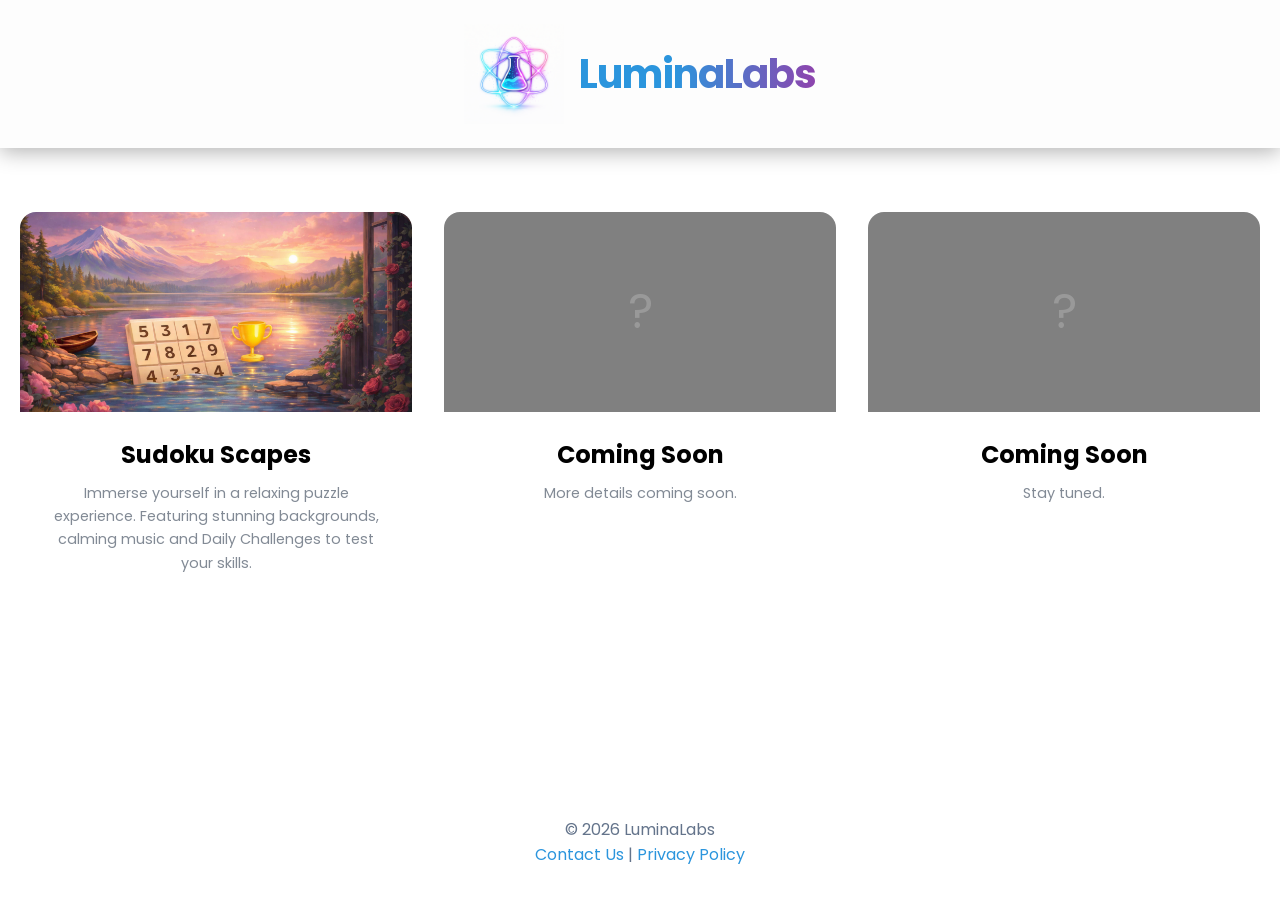
==== index.html @ 0a2dc7f9 "Add files via upload" ====
<!DOCTYPE html>
<html lang="pl">
  <head>
    <meta charset="UTF-8" />
    <meta name="viewport" content="width=device-width, initial-scale=1.0" />
    <title>LuminaLabs - Mobile Games</title>
    <link rel="stylesheet" href="style.css" />
    <link
      href="https://fonts.googleapis.com/css2?family=Poppins:wght@400;600;800&display=swap"
      rel="stylesheet"
    />
  </head>
  <body>
    <header>
      <div class="header-content">
        <img src="logo-icon.png" alt="Logo Icon" class="company-icon" />

        <h1 class="brand-name">Lumina<span class="labs-text">Labs</span></h1>
      </div>
    </header>

    <main>
      <div class="games-grid">
        <div class="game-card">
          <div class="image-wrapper">
            <img
              src="sudoku-cover.png"
              alt="Sudoku Scapes"
              class="game-image"
            />

            <div class="overlay">
              <a
                href="https://play.google.com/store/apps/details?id=com.sudokuglow"
                target="_blank"
                class="play-button"
              >
                <img
                  src="https://upload.wikimedia.org/wikipedia/commons/7/78/Google_Play_Store_badge_EN.svg"
                  alt="Get it on Google Play"
                />
              </a>
            </div>
          </div>
          <div class="game-info">
            <h2>Sudoku Scapes</h2>
            <p>
              Immerse yourself in a relaxing puzzle experience. Featuring
              stunning backgrounds, calming music and Daily Challenges to test
              your skills.
            </p>
          </div>
        </div>

        <div class="game-card coming-soon">
          <div class="image-wrapper">
            <div class="placeholder-image">
              <span>?</span>
            </div>
            <div class="overlay">
              <span class="soon-text">Coming Soon</span>
            </div>
          </div>
          <div class="game-info">
            <h2>Coming Soon</h2>
            <p>More details coming soon.</p>
          </div>
        </div>

        <div class="game-card coming-soon">
          <div class="image-wrapper">
            <div class="placeholder-image">
              <span>?</span>
            </div>
            <div class="overlay">
              <span class="soon-text">Coming Soon</span>
            </div>
          </div>
          <div class="game-info">
            <h2>Coming Soon</h2>
            <p>Stay tuned.</p>
          </div>
        </div>
      </div>
    </main>

    <footer>
      <p>&copy; 2026 LuminaLabs</p>
      <div class="social-links">
        <a href="#">Contact Us</a> | <a href="#">Privacy Policy</a>
      </div>
    </footer>
  </body>
</html>
---- style.css ----
/* RESET I BAZA */
* {
  margin: 0;
  padding: 0;
  box-sizing: border-box;
}

body {
  font-family: "Poppins", sans-serif;
  background-color: white; /* Ciemne tło, nowoczesne */
  color: #ffffff;
  line-height: 1.6;
  display: flex;
  flex-direction: column;
  min-height: 100vh;
}

/* HEADER */
header {
  background-color: rgba(253, 253, 253);
  padding: 1.5rem 0;
  box-shadow: 0 4px 20px rgba(0, 0, 0, 0.3);
  position: sticky;
  top: 0;
  z-index: 100;
}

.header-content {
  max-width: 1200px;
  margin: 0 auto;
  display: flex;
  justify-content: center; /* Wyśrodkowanie całości */
  align-items: center;
  position: relative;
  padding: 0 20px;
}

/* Ikonka po lewej stronie napisu */
.company-icon {
  height: 100px; /* Dopasuj rozmiar */
  width: auto;
  margin-right: 15px; /* Odstęp od napisu */
}

/* STYLIZACJA NAPISU LUMINALABS (ZGODNIE ZE ZDJĘCIEM 4) */
.brand-name {
  font-size: 2.5rem;
  font-weight: 650; /* Bardzo gruby font */
  letter-spacing: -1px;
}

/* "Lumina" - Gradient Niebieski/Morski */
.brand-name {
  background: linear-gradient(90deg, #2b95dd 0%, #2b95dd 40%, #8e44ad 100%);
  -webkit-background-clip: text;
  -webkit-text-fill-color: transparent;
  display: inline-block;
}

/* "Labs" - Część fioletowa (robimy to jednym gradientem wyżej, ale można rozdzielić) */
/* Efekt gradientu przechodzi płynnie przez całe słowo LuminaLabs */

/* SIATKA GIER */
main {
  flex: 1;
  max-width: 1600px;
  margin: 4rem auto;
  padding: 0 20px;
  width: 100%;
}

.games-grid {
  display: grid;
  grid-template-columns: repeat(auto-fit, minmax(300px, 1fr));
  gap: 2rem;
}

/* KARTA GRY */
.game-card {
  background-color: white;
  border-radius: 16px;
  overflow: hidden;
}

/* KONTENER ZDJĘCIA I EFEKT PRZYCIEMNIENIA */
.image-wrapper {
  position: relative;
  width: 100%;
  height: 200px; /* Stała wysokość zdjęcia */
  overflow: hidden;
}

.game-image {
  width: 100%;
  height: 100%;
  object-fit: cover; /* Zdjęcie wypełni obszar bez zniekształceń */
  transition: filter 0.3s ease;
}

/* PLACEHOLDER DLA COMING SOON */
.placeholder-image {
  width: 100%;
  height: 100%;
  background: gray;
  display: flex;
  justify-content: center;
  align-items: center;
  font-size: 3rem;
  color: rgba(255, 255, 255, 0.2);
}

/* OVERLAY (NAKŁADKA) */
.overlay {
  position: absolute;
  top: 0;
  left: 0;
  width: 100%;
  height: 100%;
  background-color: rgba(15, 23, 42, 0.85); /* Ciemne przyciemnienie */
  display: flex;
  justify-content: center;
  align-items: center;
  opacity: 0; /* Domyślnie niewidoczne */
  transition: opacity 0.3s ease;
}

/* EFEKT HOVER - POKAŻ NAKŁADKĘ */
.image-wrapper:hover .overlay {
  opacity: 1;
}

/* PRZYCISK GOOGLE PLAY */
.play-button img {
  height: 60px; /* Rozmiar odznaki */
  transition: transform 0.2s;
}

.play-button:hover img {
  transform: scale(1.05);
}

.soon-text {
  font-size: 1.2rem;
  font-weight: 600;
  color: #cbd5e1;
  letter-spacing: 1px;
  text-transform: uppercase;
  border: 2px solid #cbd5e1;
  padding: 10px 20px;
  border-radius: 8px;
}

/* INFORMACJE O GRZE */
.game-info {
  padding: 1.5rem;
  text-align: center;
}

.game-info h2 {
  margin-bottom: 0.5rem;
  color: black;
  font-size: 1.5rem;
}

.game-info p {
  color: #828a95;
  font-size: 0.9rem;
}

/* FOOTER */
footer {
  background-color: white;
  padding: 2rem 0;
  text-align: center;
  color: #64748b;
  margin-top: auto;
}

footer a {
  color: #2b95dd;
  text-decoration: none;
  transition: color 0.2s;
}

footer a:hover {
  color: #8e44ad;
}

/* RESPANSYWNOŚĆ */
@media (max-width: 600px) {
  .brand-name {
    font-size: 1.8rem;
  }
  .header-content {
    flex-direction: row; /* Zostawiamy w rzędzie */
  }
  .company-icon {
    height: 40px;
  }
}
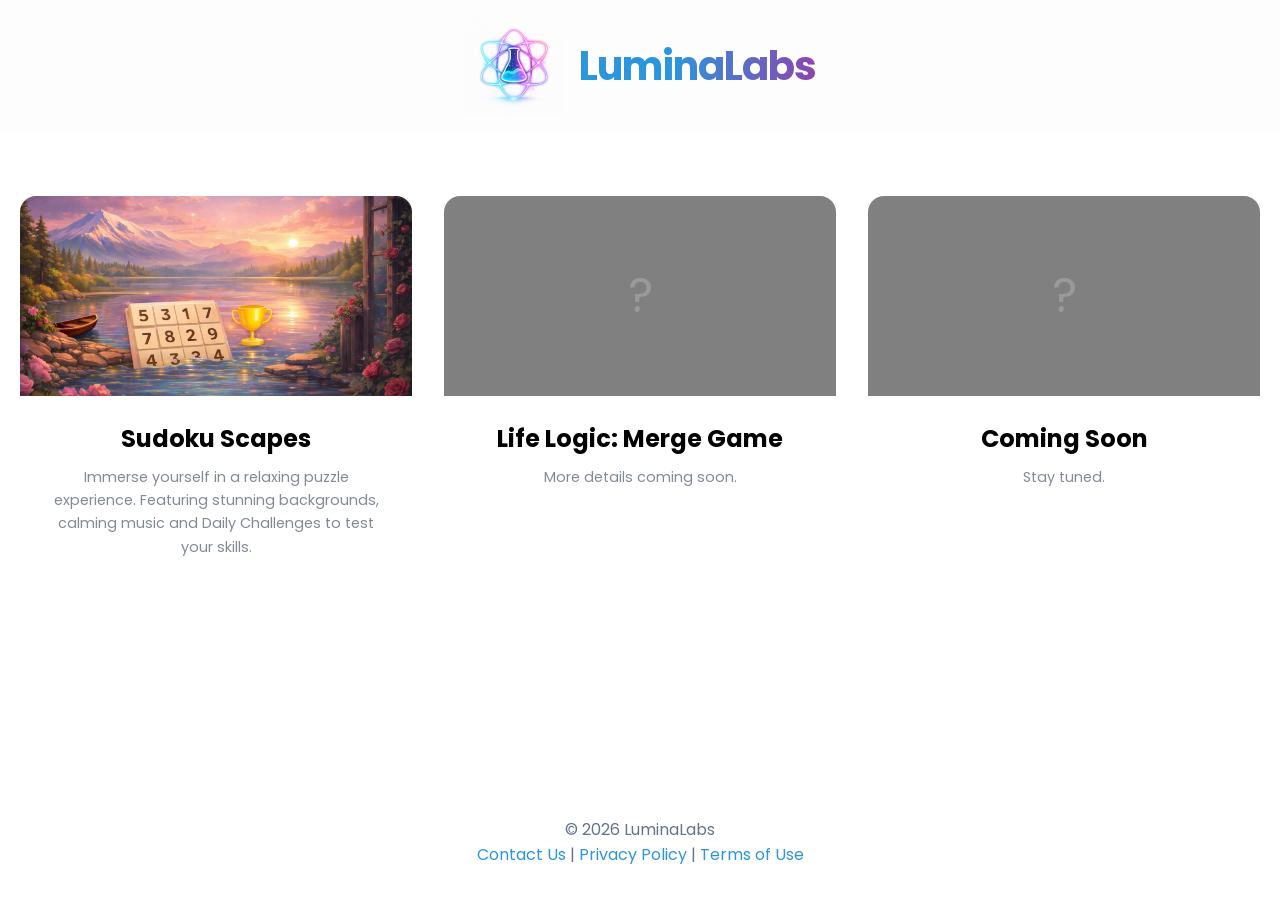
==== commit a4e0532b: "Add files via upload Privacy and Terms of use" ====
--- a/index.html
+++ b/index.html
@@ -1,4 +1,4 @@
-<!DOCTYPE html>
+<!doctype html>
 <html lang="pl">
   <head>
     <meta charset="UTF-8" />
@@ -15,7 +15,11 @@
       <div class="header-content">
         <img src="logo-icon.png" alt="Logo Icon" class="company-icon" />
 
-        <h1 class="brand-name">Lumina<span class="labs-text">Labs</span></h1>
+        <a href="index.html">
+          <h1 class="brand-name">
+            Lumina<span class="labs-text">Labs</span>
+          </h1></a
+        >
       </div>
     </header>
 
@@ -62,7 +66,7 @@
             </div>
           </div>
           <div class="game-info">
-            <h2>Coming Soon</h2>
+            <h2>Life Logic: Merge Game</h2>
             <p>More details coming soon.</p>
           </div>
         </div>
@@ -87,7 +91,9 @@
     <footer>
       <p>&copy; 2026 LuminaLabs</p>
       <div class="social-links">
-        <a href="#">Contact Us</a> | <a href="#">Privacy Policy</a>
+        <a href="contact.html">Contact Us</a> |
+        <a href="privacy.html">Privacy Policy</a> |
+        <a href="terms.html">Terms of Use</a>
       </div>
     </footer>
   </body>
--- a/style.css
+++ b/style.css
@@ -8,7 +8,7 @@
 body {
   font-family: "Poppins", sans-serif;
   background-color: white; /* Ciemne tło, nowoczesne */
-  color: #ffffff;
+  color: black;
   line-height: 1.6;
   display: flex;
   flex-direction: column;
@@ -18,8 +18,7 @@
 /* HEADER */
 header {
   background-color: rgba(253, 253, 253);
-  padding: 1.5rem 0;
-  box-shadow: 0 4px 20px rgba(0, 0, 0, 0.3);
+  padding: 1rem 0;
   position: sticky;
   top: 0;
   z-index: 100;
@@ -47,10 +46,7 @@
   font-size: 2.5rem;
   font-weight: 650; /* Bardzo gruby font */
   letter-spacing: -1px;
-}
-
-/* "Lumina" - Gradient Niebieski/Morski */
-.brand-name {
+  text-decoration: none;
   background: linear-gradient(90deg, #2b95dd 0%, #2b95dd 40%, #8e44ad 100%);
   -webkit-background-clip: text;
   -webkit-text-fill-color: transparent;
@@ -198,3 +194,112 @@
     height: 40px;
   }
 }
+
+/* Contact Form Styles */
+.form-group {
+  margin-bottom: 20px;
+}
+
+.form-label {
+  display: block;
+  margin-bottom: 8px;
+  font-weight: bold;
+}
+
+.form-input,
+.form-textarea {
+  width: 100%;
+  padding: 12px;
+  border: 1px solid #ddd;
+  border-radius: 6px;
+  box-sizing: border-box; /* Important for padding */
+}
+
+.form-textarea {
+  resize: vertical;
+  height: 120px;
+}
+
+.btn-submit {
+  background: linear-gradient(to right, #2196f3, #9c27b0);
+  color: white;
+  padding: 12px 30px;
+  border: none;
+  border-radius: 30px;
+  font-size: 1rem;
+  font-weight: bold;
+  cursor: pointer;
+  display: block;
+  width: 100%;
+  transition: opacity 0.3s ease;
+}
+
+.btn-submit:hover {
+  opacity: 0.9;
+}
+
+.container {
+  max-width: 1200px;
+  margin: 0 auto;
+  padding: 40px 20px;
+}
+
+/* Privacy Policy Styles */
+.privacy-content h1 {
+  font-size: 2.5rem;
+  margin-bottom: 10px;
+  color: #333; /* lub Twój kolor tekstu */
+}
+
+.privacy-content h2 {
+  font-size: 1.5rem;
+  margin-top: 30px;
+  margin-bottom: 15px;
+  color: #333;
+}
+
+.privacy-content p,
+.privacy-content li {
+  line-height: 1.6;
+  color: #555;
+  margin-bottom: 15px;
+}
+
+.privacy-content ul {
+  padding-left: 20px;
+  margin-bottom: 20px;
+}
+/* --- NOWE STYLE DLA STRONY KONTAKT (EMAIL) --- */
+
+.contact-wrapper {
+  text-align: center;
+  padding: 40px 20px;
+}
+
+.contact-text {
+  color: #828a95;
+  font-size: 1.1rem;
+  margin-bottom: 2rem;
+  line-height: 1.8;
+}
+
+.email-button {
+  display: inline-block;
+  background: linear-gradient(90deg, #2b95dd 0%, #8e44ad 100%);
+  color: white;
+  padding: 15px 40px;
+  border-radius: 50px;
+  text-decoration: none;
+  font-weight: 600;
+  font-size: 1.2rem;
+  box-shadow: 0 4px 15px rgba(43, 149, 221, 0.3);
+  transition:
+    transform 0.2s ease,
+    box-shadow 0.2s ease;
+}
+
+.email-button:hover {
+  transform: translateY(-2px);
+  box-shadow: 0 6px 20px rgba(142, 68, 173, 0.4);
+  color: white; /* Zapewnia, że tekst pozostanie biały */
+}
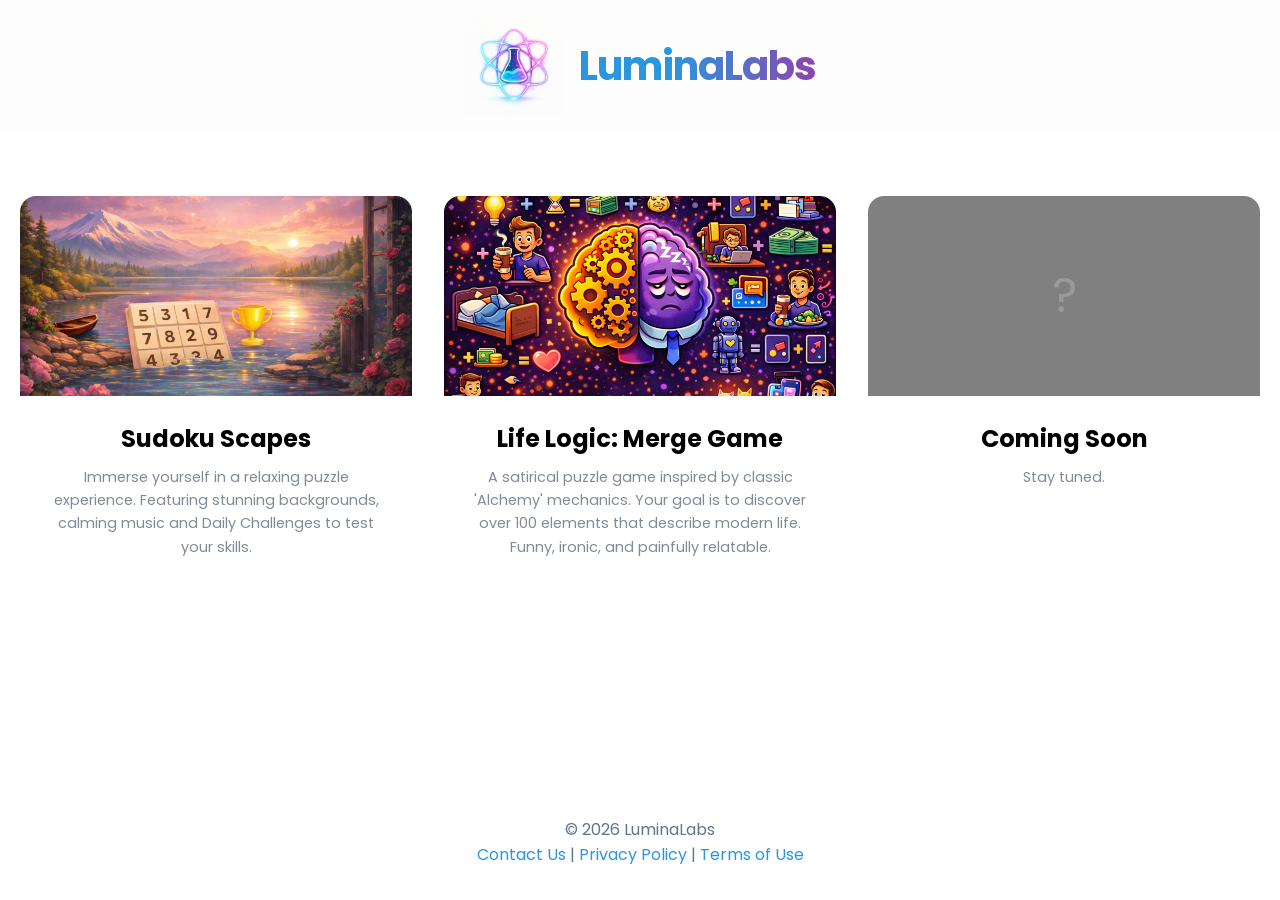
==== commit d4528537: "Add files via upload" ====
--- a/index.html
+++ b/index.html
@@ -56,18 +56,29 @@
           </div>
         </div>
 
-        <div class="game-card coming-soon">
+        <div class="game-card">
           <div class="image-wrapper">
-            <div class="placeholder-image">
-              <span>?</span>
-            </div>
+            <img src="life-cover2.png" alt="Life Logic" class="game-image" />
             <div class="overlay">
-              <span class="soon-text">Coming Soon</span>
+              <a
+                href="https://play.google.com/store/apps/details?id=com.lifelogic"
+                target="_blank"
+                class="play-button"
+              >
+                <img
+                  src="https://upload.wikimedia.org/wikipedia/commons/7/78/Google_Play_Store_badge_EN.svg"
+                  alt="Get it on Google Play"
+                />
+              </a>
             </div>
           </div>
           <div class="game-info">
             <h2>Life Logic: Merge Game</h2>
-            <p>More details coming soon.</p>
+            <p>
+              A satirical puzzle game inspired by classic 'Alchemy' mechanics.
+              Your goal is to discover over 100 elements that describe modern
+              life. Funny, ironic, and painfully relatable.
+            </p>
           </div>
         </div>
 
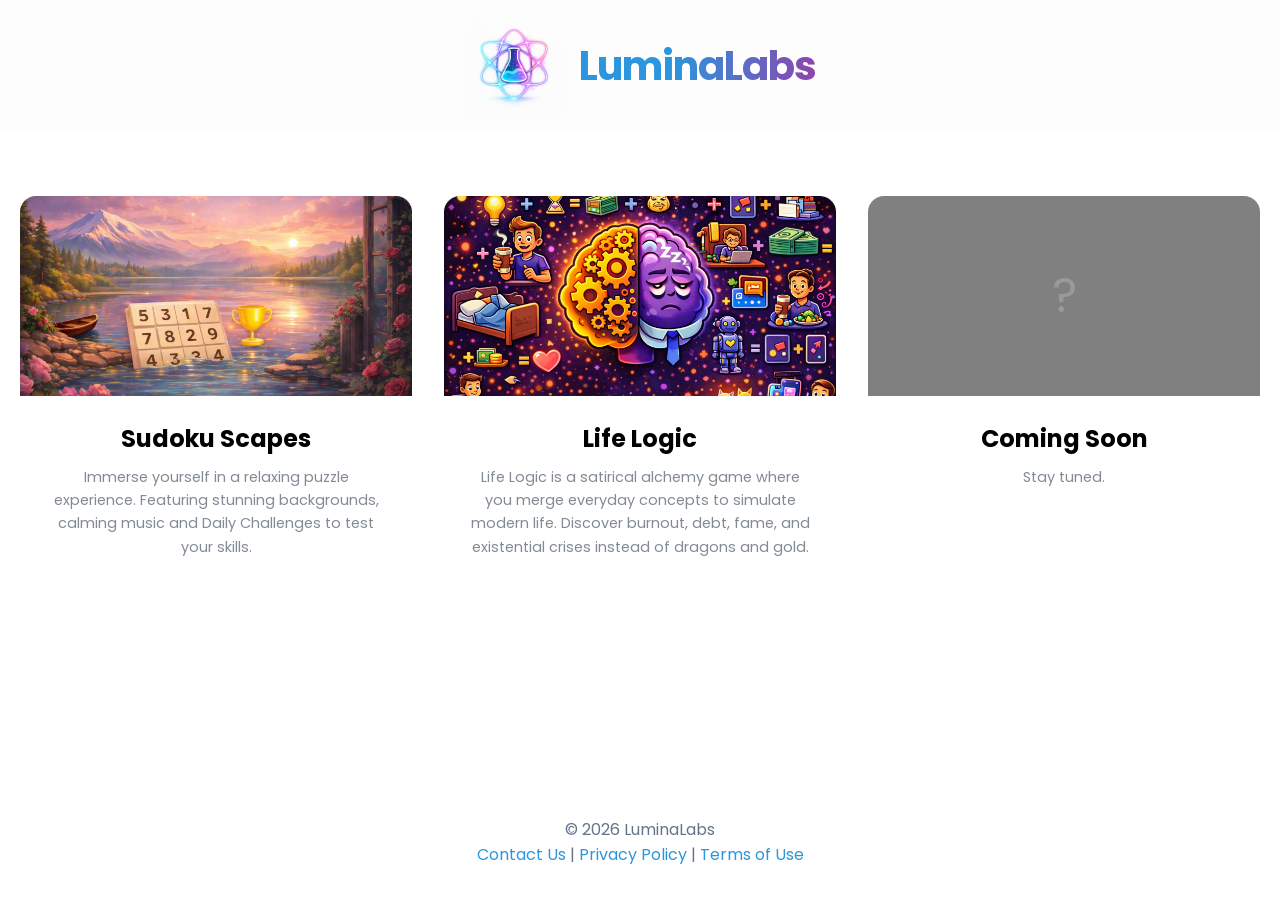
==== commit 8504bf33: "Add files via upload" ====
--- a/index.html
+++ b/index.html
@@ -73,11 +73,11 @@
             </div>
           </div>
           <div class="game-info">
-            <h2>Life Logic: Merge Game</h2>
+            <h2>Life Logic</h2>
             <p>
-              A satirical puzzle game inspired by classic 'Alchemy' mechanics.
-              Your goal is to discover over 100 elements that describe modern
-              life. Funny, ironic, and painfully relatable.
+              Life Logic is a satirical alchemy game where you merge everyday
+              concepts to simulate modern life. Discover burnout, debt, fame,
+              and existential crises instead of dragons and gold.
             </p>
           </div>
         </div>
--- a/style.css
+++ b/style.css
@@ -303,3 +303,31 @@
   box-shadow: 0 6px 20px rgba(142, 68, 173, 0.4);
   color: white; /* Zapewnia, że tekst pozostanie biały */
 }
+
+@media (max-width: 600px) {
+  .contact-wrapper {
+    padding: 20px 10px;
+  }
+
+  .contact-wrapper h1 {
+    font-size: 2rem;
+  }
+
+  .contact-text {
+    font-size: 1rem;
+    line-height: 1.6;
+    margin-bottom: 1.5rem;
+  }
+
+  .email-button {
+    width: 100%;
+    max-width: 100%;
+    padding: 14px 20px;
+    font-size: 1rem;
+    word-break: break-all;
+  }
+
+  .container {
+    padding: 20px 15px;
+  }
+}
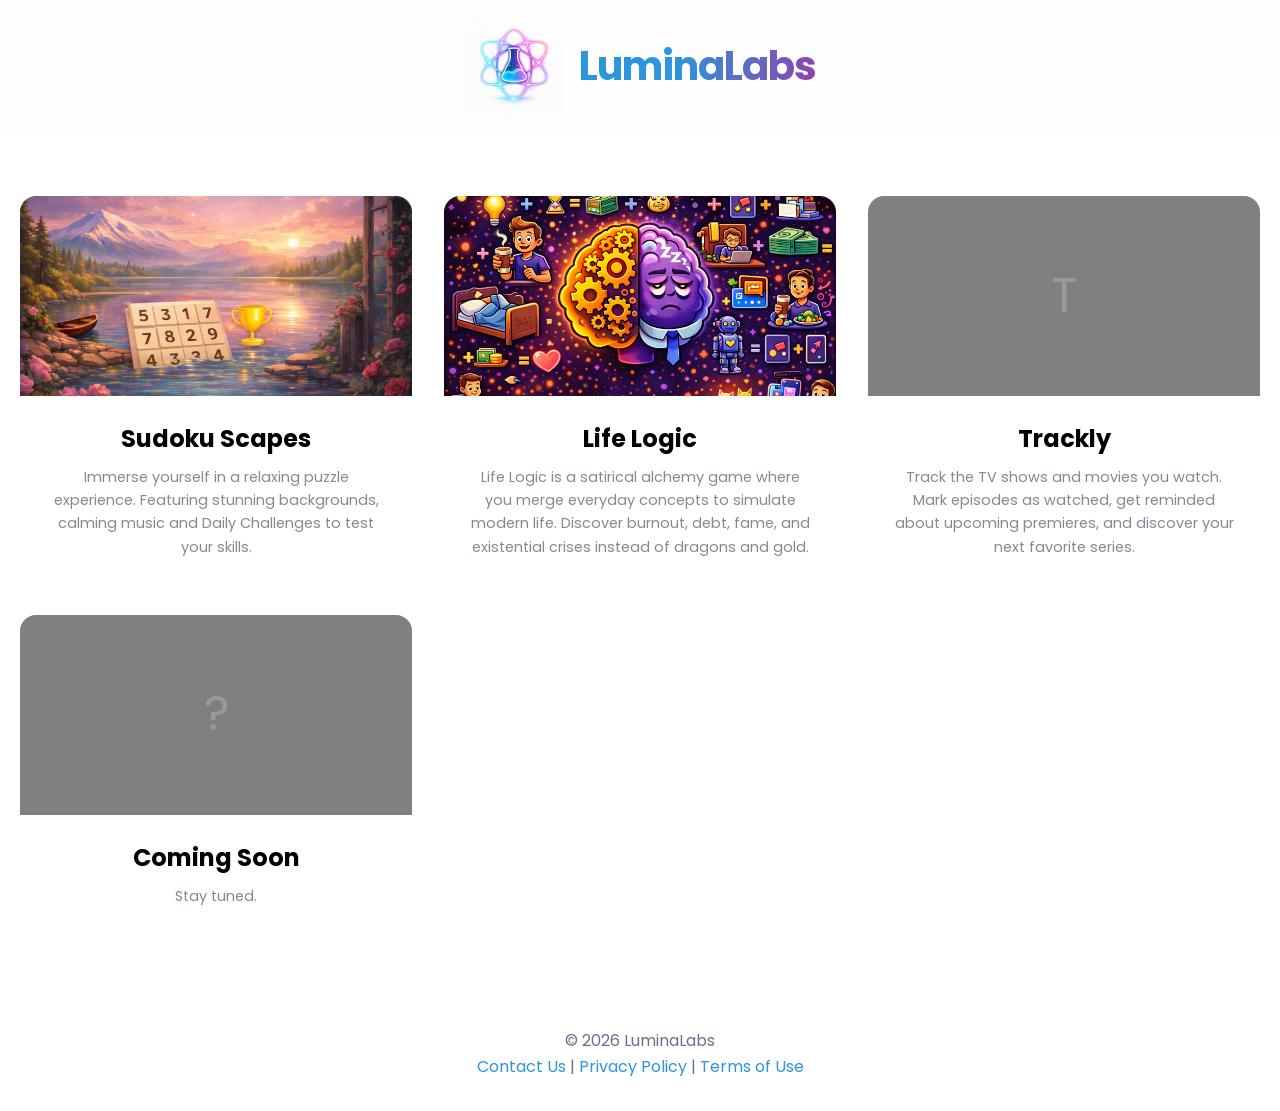
==== commit 177a6ece: "Add Trackly to site; split privacy policy by app (Trackly has no ads/accounts)" ====
--- a/index.html
+++ b/index.html
@@ -82,6 +82,35 @@
           </div>
         </div>
 
+        <div class="game-card">
+          <div class="image-wrapper">
+            <!-- TODO: swap in a real trackly-cover.png once app branding is done -->
+            <div class="placeholder-image">
+              <span>T</span>
+            </div>
+            <div class="overlay">
+              <a
+                href="https://play.google.com/store/apps/details?id=com.tracklyapp"
+                target="_blank"
+                class="play-button"
+              >
+                <img
+                  src="https://upload.wikimedia.org/wikipedia/commons/7/78/Google_Play_Store_badge_EN.svg"
+                  alt="Get it on Google Play"
+                />
+              </a>
+            </div>
+          </div>
+          <div class="game-info">
+            <h2>Trackly</h2>
+            <p>
+              Track the TV shows and movies you watch. Mark episodes as
+              watched, get reminded about upcoming premieres, and discover
+              your next favorite series.
+            </p>
+          </div>
+        </div>
+
         <div class="game-card coming-soon">
           <div class="image-wrapper">
             <div class="placeholder-image">
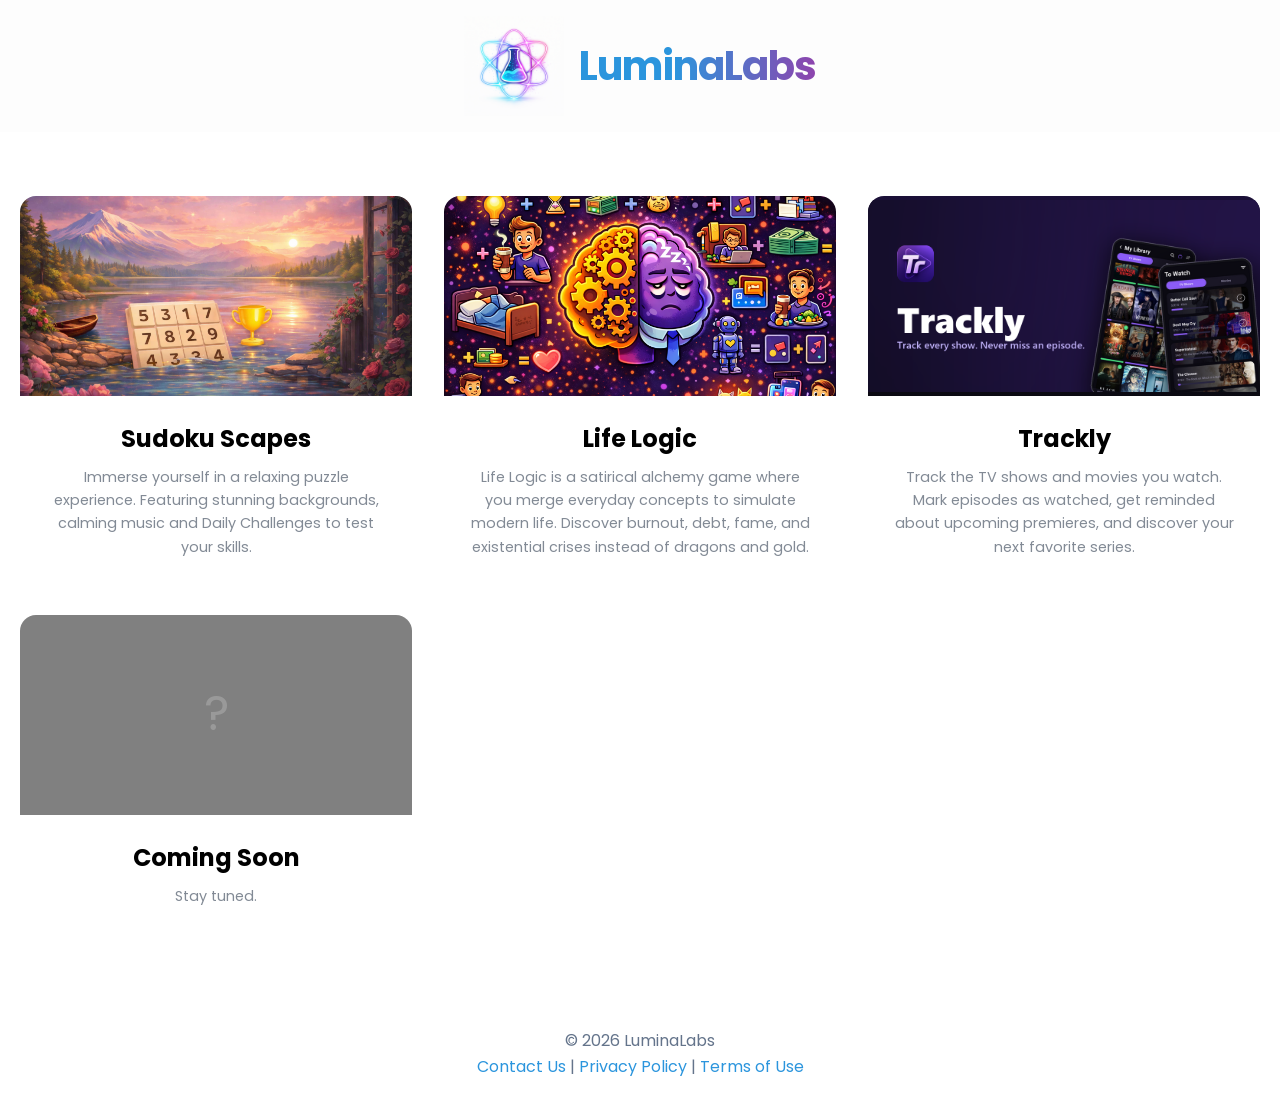
==== commit 18c87da8: "Add Trackly cover art to homepage" ====
--- a/index.html
+++ b/index.html
@@ -83,11 +83,12 @@
         </div>
 
         <div class="game-card">
-          <div class="image-wrapper">
-            <!-- TODO: swap in a real trackly-cover.png once app branding is done -->
-            <div class="placeholder-image">
-              <span>T</span>
-            </div>
+          <div class="image-wrapper trackly">
+            <img
+              src="trackly-cover.png"
+              alt="Trackly"
+              class="game-image trackly-image"
+            />
             <div class="overlay">
               <a
                 href="https://play.google.com/store/apps/details?id=com.tracklyapp"
--- a/style.css
+++ b/style.css
@@ -91,6 +91,18 @@
   height: 100%;
   object-fit: cover; /* Zdjęcie wypełni obszar bez zniekształceń */
   transition: filter 0.3s ease;
+}
+
+/* Okładka Trackly to grafika promocyjna ze Sklepu Play (2:1) — szersza niż
+   kadr karty, więc "cover" ucinałby logo z lewej strony. "contain" pokazuje
+   ją w całości, a tło powtarza gradient samej grafiki, żeby pasy nad i pod
+   nią nie odcinały się od artworku. */
+.image-wrapper.trackly {
+  background: linear-gradient(#1b1038, #0b0a12);
+}
+
+.trackly-image {
+  object-fit: contain;
 }
 
 /* PLACEHOLDER DLA COMING SOON */
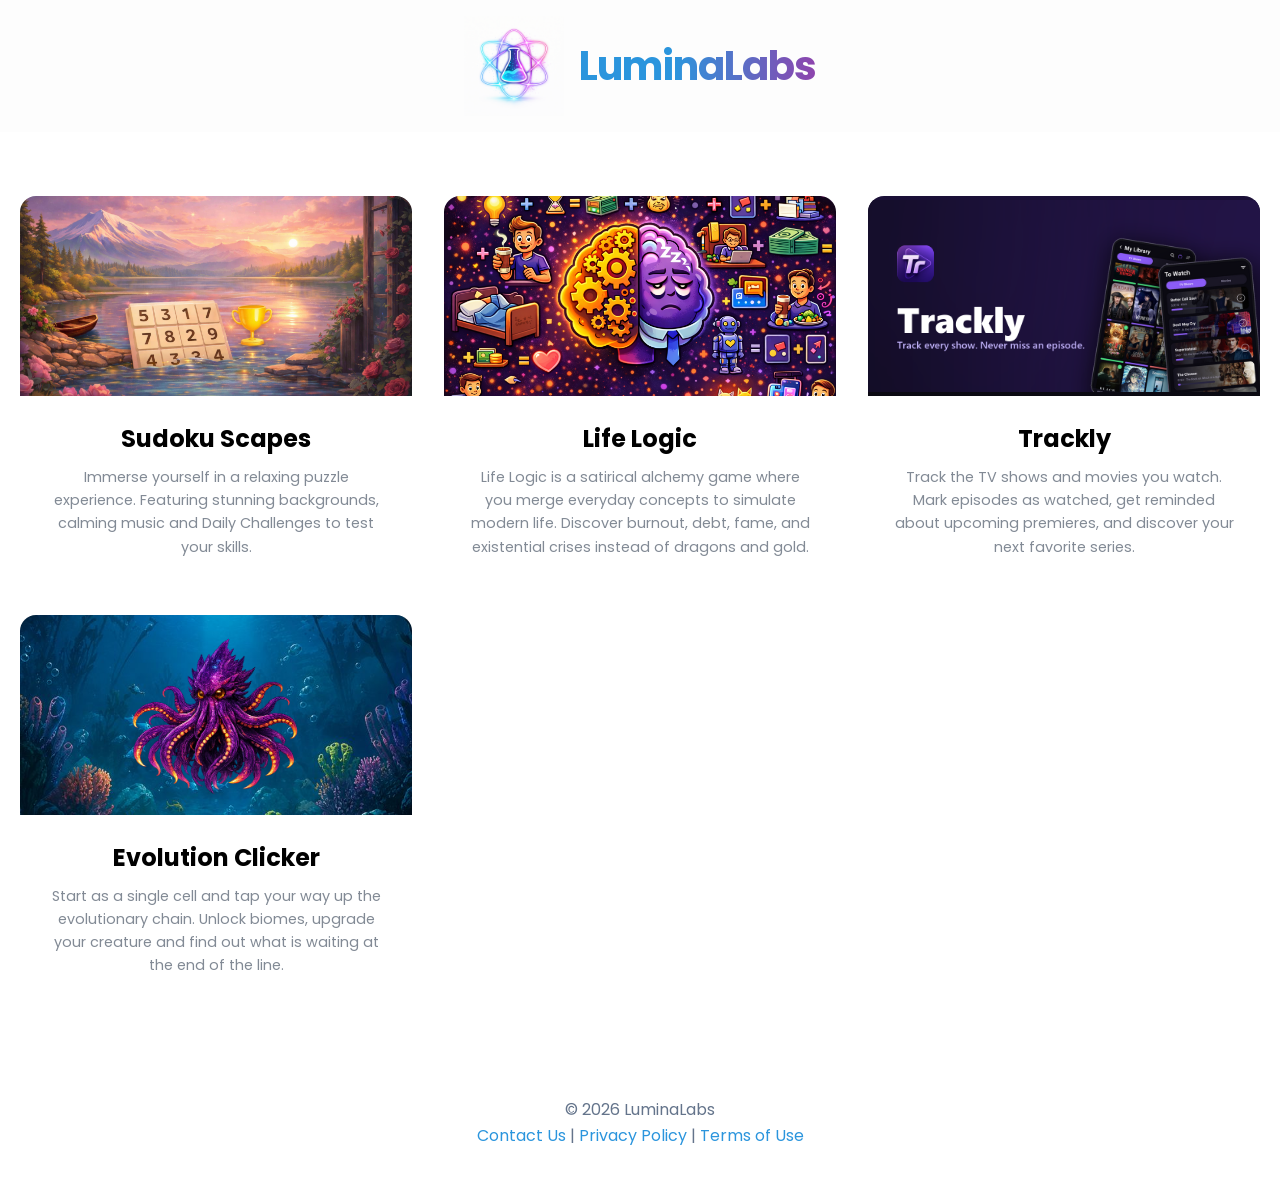
==== commit 161a119f: "Add Evolution Clicker to homepage and privacy policy Replace the generic "Coming Soon" placeholder c" ====
--- a/index.html
+++ b/index.html
@@ -113,17 +113,23 @@
         </div>
 
         <div class="game-card coming-soon">
-          <div class="image-wrapper">
-            <div class="placeholder-image">
-              <span>?</span>
-            </div>
+          <div class="image-wrapper evolution">
+            <img
+              src="evolution-creature.png"
+              alt="Evolution Clicker"
+              class="game-image evolution-image"
+            />
             <div class="overlay">
               <span class="soon-text">Coming Soon</span>
             </div>
           </div>
           <div class="game-info">
-            <h2>Coming Soon</h2>
-            <p>Stay tuned.</p>
+            <h2>Evolution Clicker</h2>
+            <p>
+              Start as a single cell and tap your way up the evolutionary
+              chain. Unlock biomes, upgrade your creature and find out what
+              is waiting at the end of the line.
+            </p>
           </div>
         </div>
       </div>
--- a/style.css
+++ b/style.css
@@ -103,6 +103,20 @@
 
 .trackly-image {
   object-fit: contain;
+}
+
+/* Evolution Clicker nie ma jeszcze grafiki promocyjnej ze Sklepu Play, więc
+   okładkę składamy z zasobów samej gry: tło biomu oceanicznego jako podkład
+   i stworzenie na wierzchu. Po przygotowaniu feature graphic podmień to na
+   jeden plik, tak jak w Trackly. */
+.image-wrapper.evolution {
+  background: url("evolution-bg.jpg") center / cover no-repeat;
+}
+
+.evolution-image {
+  object-fit: contain;
+  padding: 1.25rem;
+  box-sizing: border-box;
 }
 
 /* PLACEHOLDER DLA COMING SOON */
